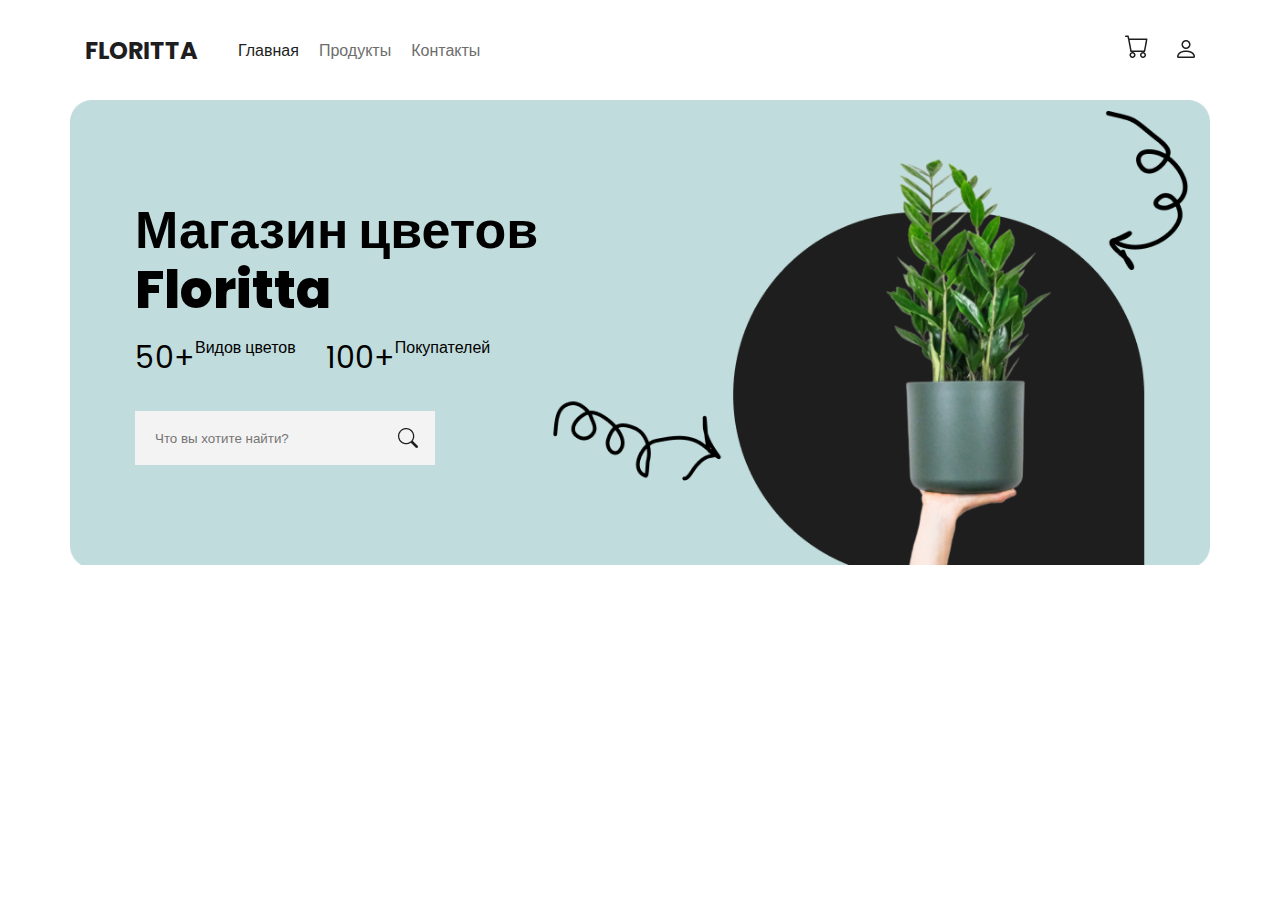
==== index.html @ ba312ef0 "code was written for the navbar and header" ====
<!DOCTYPE html>
<html lang="en">
<head>
    <meta charset="UTF-8">
    <meta name="viewport" content="width=device-width, initial-scale=1.0">
    <title>Floritta Shop</title>
    <link rel="stylesheet" href="./css/style.css">
</head>
<body>
    <nav class="nav">
        <div class="container nav_container">
            <div class="nav_left">
                <a href="#" class="nav_logo">FLORITTA</a>
                <ul class="nav_list">
                    <li class="nav_item">
                        <a href="#" class="nav_link active">Главная</a>
                    </li>
                    <li class="nav_item"><a href="#" class="nav_link">Продукты</a></li>
                    <li class="nav_item"><a href="#" class="nav_link">Контакты</a></li>
                </ul>
            </div>
            <div class="nav_right">
                <a href="#">
                <img src="./images/cart.png" alt="Корзина" class="nav_icon"> </a>
                <a href="#">
                <img src="./images/user.png" alt="Авторизация" class="nav_icon"> </a>
            </div>
        </div>
    </nav>
    <div class="container header_container">
        <div class="header_content">
            <div class="wrapper">
                <h1 class="headet_main_title">Магазин цветов <Br> Floritta</h1>
                <div class="header_items">
                    <div class="header_item"></div>
                        <p class="header_item_number">50+ </p>
                        <p class="header_item_text">Видов цветов</p>
                    <div class="header_item"></div>
                        <p class="header_item_number">100+ </p>
                        <p class="header_item_text">Покупателей</p>
                </div>
                <form action="#" class="header_form">
                    <input type="text" class="header_form_input" placeholder="Что вы хотите найти?">
                    <img src="./images/search.png" alt="" class="header_form_icon">
                </form>
            </div>
            <div class="wrapper"></div>
        </div>
    </div>
</body>
</html>
---- css/style.css ----
@import url("https://fonts.googleapis.com/css2?family=Kanit:wght@200;300;400;500;600;700;800;900&family=Poppins:wght@200;300;400;500;600;700;800&display=swap");

:root {
    --color-primary: #c1dcdc;
    --color-dark-1: #1e1e1e;
    --color-dark-2: #6d6d6d;
    ---font-primary: 'Poppins', sans-serif;
    --font-logo: 'Poppins', sans-serif;

}

* {
    padding: 0px;
    margin: 0px;
    box-sizing: border-box;
}

body {
    font-size: 16px;
    font-family: var(---font-primary);
}

ul {
    list-style: none;
}

a {
    text-decoration: none;
}

.container {
    max-width: 1140px;
    margin: 0 auto;
    padding: 0px 15px;
}

.section {
    padding-top: 100px;
}

/* Панель навигации navbar */
.nav {
    width: 100%;
    height: 100px;
}

.nav_container {
    width: 100%;
    height: 100%;
    display: flex;
    justify-content: space-between;
    align-items: center;   
}

.nav_left {
    display: flex;
    align-items: center;
}

.nav_logo {
    font-size: 24px;
    font-family: var(--font-logo);
    color: var(--color-dark-1);
    font-weight: 700;
}

.nav_list {
    display: flex;
    margin-left: 30px;
}

.nav_items {
    margin: 0px 6px;
}

.nav_link {
    padding: 7px 10px;
    color: var(--color-dark-2);
    font-weight: 500;
}

.active {
    color: var(--color-dark-1);
}

.nav_icon {
    margin: 0px 0px 0px 25px;
}


/* header */
.header_container {
    width: 100%;
    height: 465px;
    background-image: url(../images/bg.png);
    background-size: cover;
}

.header_content {
    width: 100%;
    height: 100%;
    display: grid;
    grid-template-columns: repeat(auto-fit, minmax(300px, 1fr));
    grid-gap: 20px;
    align-items: center;  
    padding: 0px 50px;
}   

.headet_main_title {
    font-size: 52px;
    font-weight: 800;
    line-height: 60px;
}

.header_items {
    margin-top: 15px;
    margin-bottom: 30px;
    display: flex;
}

.header_item:not(:first-child) {
    margin-left: 30px;
}

.header_item_number {
    font-size: 30px;
}

.header_form {
    padding: 10px;
    background-color: #f3f3f3;
    width: 300px;
    display: flex;
    justify-content: space-between;
    align-items: center;
}

.header_form_input {
    padding: 7px 10px;
    width: 250px;
    outline: none;
    border: none;
    background-color: #f3f3f3; 
}

.header_form_icon {
   padding: 7px;
   background-color: var(---font-primary);
   border-radius: 2px; 
}
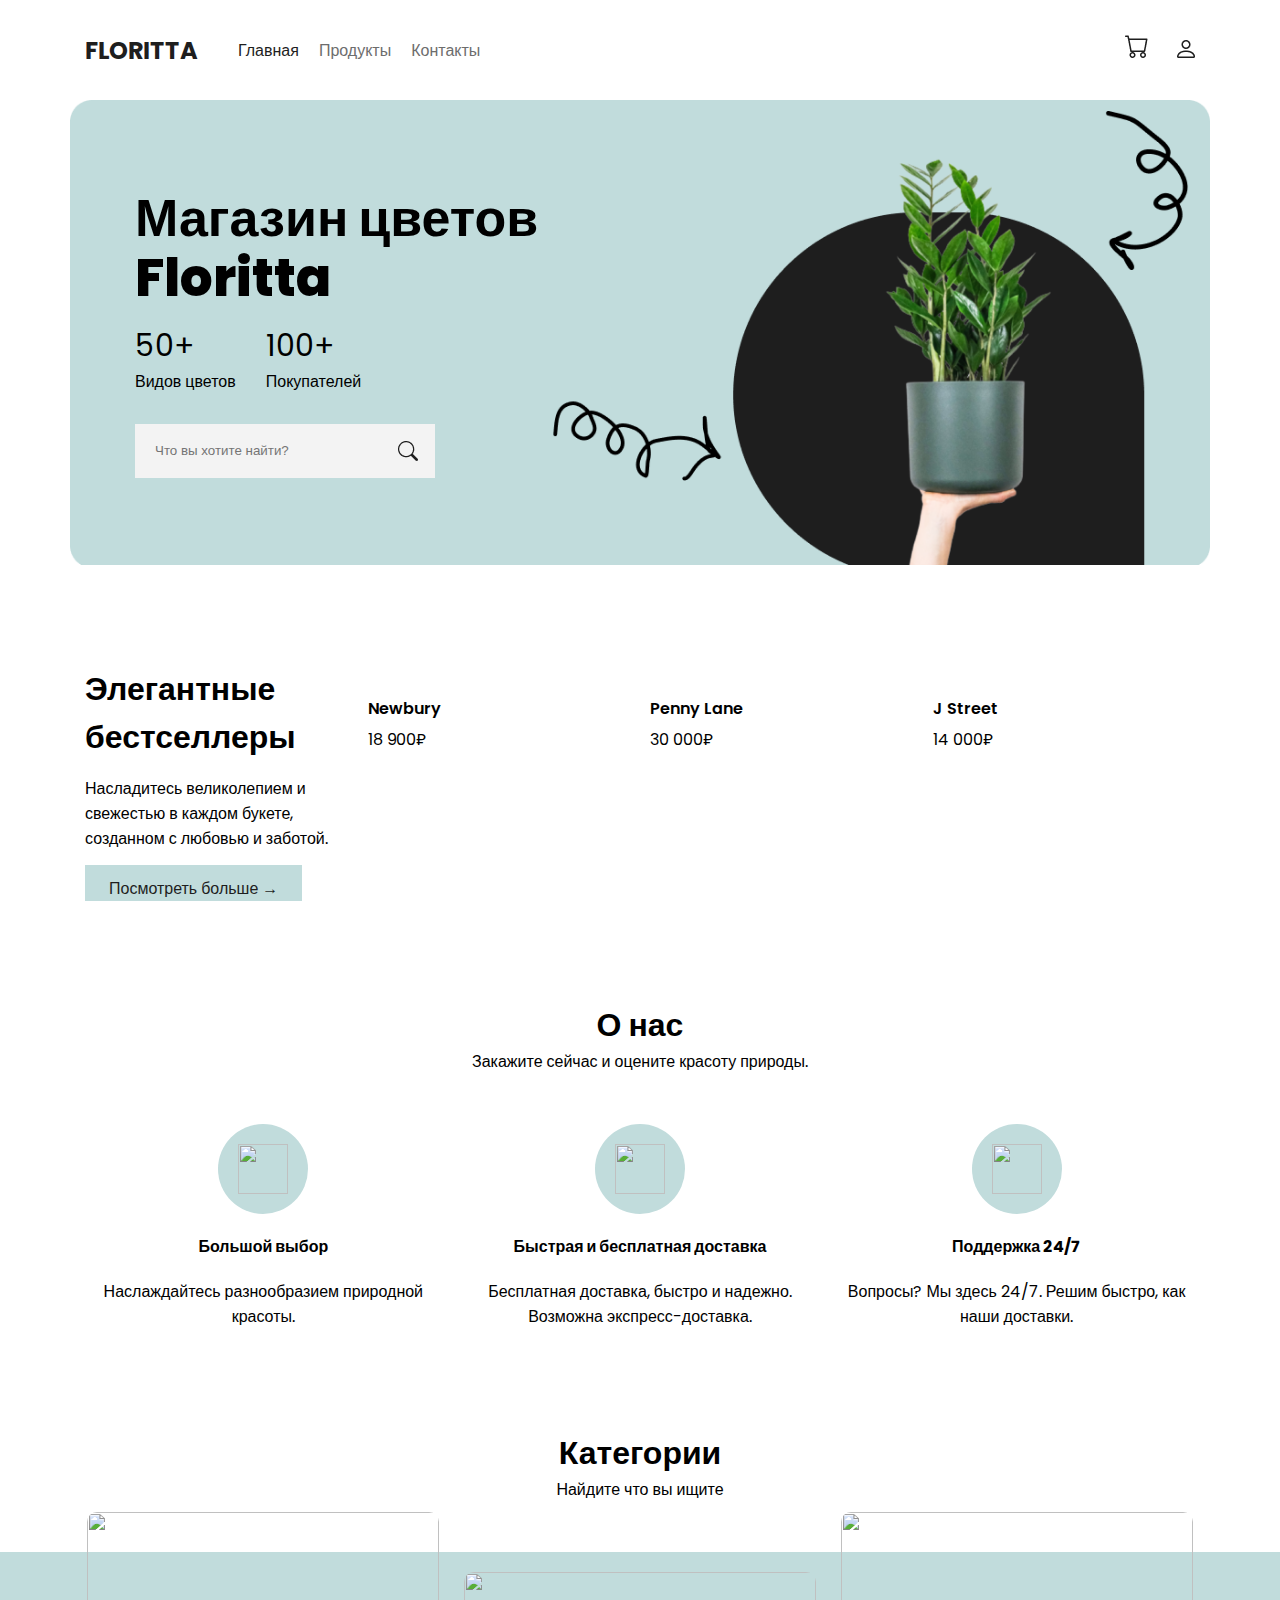
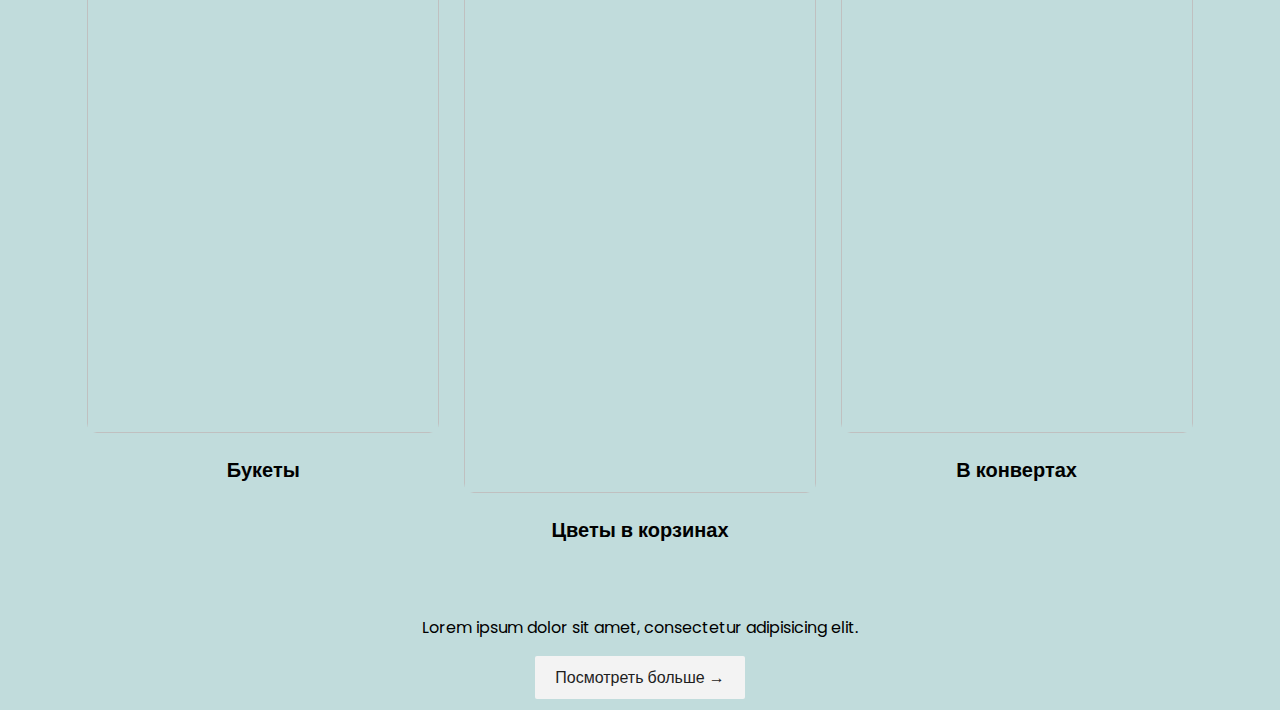
==== commit 53783451: "Test version" ====
--- a/index.html
+++ b/index.html
@@ -32,12 +32,14 @@
             <div class="wrapper">
                 <h1 class="headet_main_title">Магазин цветов <Br> Floritta</h1>
                 <div class="header_items">
-                    <div class="header_item"></div>
+                    <div class="header_item">
                         <p class="header_item_number">50+ </p>
                         <p class="header_item_text">Видов цветов</p>
-                    <div class="header_item"></div>
+                    </div>
+                    <div class="header_item">
                         <p class="header_item_number">100+ </p>
                         <p class="header_item_text">Покупателей</p>
+                    </div>
                 </div>
                 <form action="#" class="header_form">
                     <input type="text" class="header_form_input" placeholder="Что вы хотите найти?">
@@ -47,5 +49,101 @@
             <div class="wrapper"></div>
         </div>
     </div>
+    <section class="section">
+        <div class="container selling_container">
+            <div class="selling_item">
+                <h2 class="selling_h2">Элегантные бестселлеры</h2>
+                <p class="selling_p">Насладитесь великолепием и свежестью в каждом букете, созданном с любовью и заботой.
+                </p>
+                <a href="#" class="selling_button">Посмотреть больше &rarr;</a>
+            </div>
+        <a href="#" class="selling_item_link">
+            <div class="selling_item">
+                <img src="./images/selling-1.jpg" alt="" class="selling_item_img">
+                <p class="selling_item_title">Newbury</p>
+                <p class="selling_item_price">18 900₽</p>
+            </div>
+        </a>    
+        <a href="#" class="selling_item_link">
+            <div class="selling_item">
+                <img src="./images/selling-2.jpg" alt="" class="selling_item_img">
+                <p class="selling_item_title">Penny Lane</p>
+                <p class="selling_item_price">30 000₽</p>
+            </div>
+        </a>
+        <a href="#" class="selling_item_link">
+            <div class="selling_item">
+                <img src="./images/selling-3.jpg" alt="" class="selling_item_img">
+                <p class="selling_item_title">J Street</p>
+                <p class="selling_item_price">14 000₽</p>
+            </div>
+        </a>
+        </div>
+    </section>
+    <section class="section">
+        <div class="container">
+            <div class="section_header">
+                <h2 class="section_h2">О нас</h2>
+                <p class="section_p">Закажите сейчас и оцените красоту природы.</p>
+            </div>
+            <div class="about_container">
+                <div class="about_item">
+                <div class="about_img_box">
+                    <img src="./images/florist.png" alt="" class="about_item_img">
+                </div>
+                <h4 class="about_item_title">Большой выбор</h4>
+                <p class="about_item_text">Наслаждайтесь разнообразием природной красоты.
+                </p>
+                </div>
+                <div class="about_item">
+                <div class="about_img_box">
+                    <img src="./images/delivery.png" alt="" class="about_item_img">
+                </div>
+                <h4 class="about_item_title">Быстрая и бесплатная доставка</h4>
+                <p class="about_item_text">Бесплатная доставка, быстро и надежно. Возможна экспресс-доставка.
+                </p>
+                </div>
+                <div class="about_item">
+                    <div class="about_img_box">
+                    <img src="./images/support.png" alt="" class="about_item_img"> 
+                </div>
+                <h4 class="about_item_title">Поддержка 24/7</h4>
+                <p class="about_item_text">Вопросы? Мы здесь 24/7. Решим быстро, как наши доставки.
+                </p>
+                </div>
+            </div>
+        </div>
+    </section>
+
+    <section class="section">
+        <div class="container">
+            <div class="section_header">
+                <h2 class="section_h2">Категории</h2>
+                <p class="section_p">Найдите что вы ищите</p>
+            </div>
+        </div>
+        <div class="categories">
+            <div class="container cat_container">
+                <div class="category">
+                    <img src="./images/category-1.jpg" alt="" class="category_img">
+                    <p class="category_title">Букеты</p>
+                </div>
+                <div class="category category_center">
+                    <img src="./images/category-2.jpg" alt="" class="category_img">
+                    <p class="category_title">Цветы в корзинах</p>
+                </div>
+                <div class="category">
+                    <img src="./images/category-3.jpg" alt="" class="category_img">
+                    <p class="category_title">В конвертах   </p>
+                </div>
+            </div>
+            <div class="container categories_bottom">
+                <p class="categories_p">Lorem ipsum dolor sit amet, consectetur adipisicing elit.
+                </p>
+                <a href="#" class="categories_btn">Посмотреть больше &rarr;</a>
+            </div>
+        </div>
+    </section>
+
 </body>
 </html>--- a/css/style.css
+++ b/css/style.css
@@ -62,6 +62,7 @@
     font-family: var(--font-logo);
     color: var(--color-dark-1);
     font-weight: 700;
+    transition: color 0.3s ease;
 }
 
 .nav_list {
@@ -77,6 +78,7 @@
     padding: 7px 10px;
     color: var(--color-dark-2);
     font-weight: 500;
+    transition: color 0.3s ease;
 }
 
 .active {
@@ -85,6 +87,12 @@
 
 .nav_icon {
     margin: 0px 0px 0px 25px;
+}
+
+/* Анимация при наведении на ссылки и логотип */
+.nav_link:hover,
+.nav_logo:hover {
+    color: var(--color-primary);
 }
 
 
@@ -147,4 +155,153 @@
    padding: 7px;
    background-color: var(---font-primary);
    border-radius: 2px; 
-}
+   cursor: pointer;
+}
+
+/* selling section  */
+.selling_container {
+    width: 100%;
+    display: grid;
+    grid-template-columns: repeat(auto-fit, minmax(170px, 1fr));
+    grid-gap: 20px;
+}
+
+.selling_h2 {
+    font-size: 32px;
+}
+
+.selling_p {
+    margin-top: 15px;
+    margin-bottom: 25px;
+}
+
+.selling_button {
+    padding: 12px 24px;
+    background-color:var(--color-primary);
+    color: var(--color-dark-1);
+}
+
+.selling_item {
+    position: relative;
+    overflow: hidden;
+}   
+
+.selling_item_img {
+    width: 100%;
+    transition: transform 0.3s ease-in-out;
+}
+
+.selling_item:hover .selling_item_img {
+    transform: scale(1.1);
+}
+
+.selling_item_link {
+    text-decoration: none;
+    color: inherit;
+}
+
+.selling_item_title {
+    margin: 6px 0px;
+    font-weight: 600;
+    transition: opacity 0.3s ease-in-out; /* Плавная анимация для подписи */
+    opacity: 1; /* Исходная непрозрачность */
+}
+
+.selling_item_link:hover .selling_item_title {
+    opacity: 0.8; /* Прозрачность при наведении */
+}
+
+/* section header */
+.section_header {
+    text-align: center;
+    margin-bottom: 50px;
+}
+
+.section_h2 {
+    font-size: 32px;
+}
+
+.about_container {
+    width: 100%;
+    display: grid;
+    grid-template-columns: repeat(auto-fit, minmax(220px, 1fr));
+    grid-gap: 20px;
+}
+
+.about_item { 
+    text-align: center;
+}
+
+.about_img_box {
+    width: 90px;
+    height: 90px;
+    background-color: var(--color-primary);
+    margin: 0 auto;
+    display: flex;
+    align-items: center;
+    justify-content: center;
+    border-radius: 100px;
+}
+
+.about_item_img {
+    width: 50px;  
+    height: 50px;  
+    color: var(--color-primary)
+}
+
+.about_item_title {
+    margin: 20px 0px;   
+}
+
+/* categories */
+.categories {
+    margin-top: 40px;
+    width: 100%;
+    background-color: var(--color-primary);
+}
+
+.cat_container {
+    position: relative;
+    top: -40px;
+    margin: 0 auto;
+    display: grid;
+    grid-template-columns: repeat(auto-fit, minmax(220px, 1fr));
+    grid-gap: 20px;
+}
+
+.category_img {
+    width: 352px;
+    height: 521px;
+    border-radius: 10px;
+}
+  
+.category_center {
+    margin-top: 60px;
+}
+
+.category {
+    text-align: center;
+}
+  
+.category_title {
+    margin-top: 15px;
+    font-size: 20px;
+    font-weight: 600;
+}
+
+.categories_bottom {
+    padding: 20px 0px;
+    text-align: center;
+}
+
+.categories_p {
+    margin-top: 10px;
+    margin-bottom: 25px;
+}
+
+.categories_btn {
+    padding: 10px 20px;
+    background-color: #f3f3f3;
+    color: var(--color-dark-1);
+    border-radius: 2px;
+}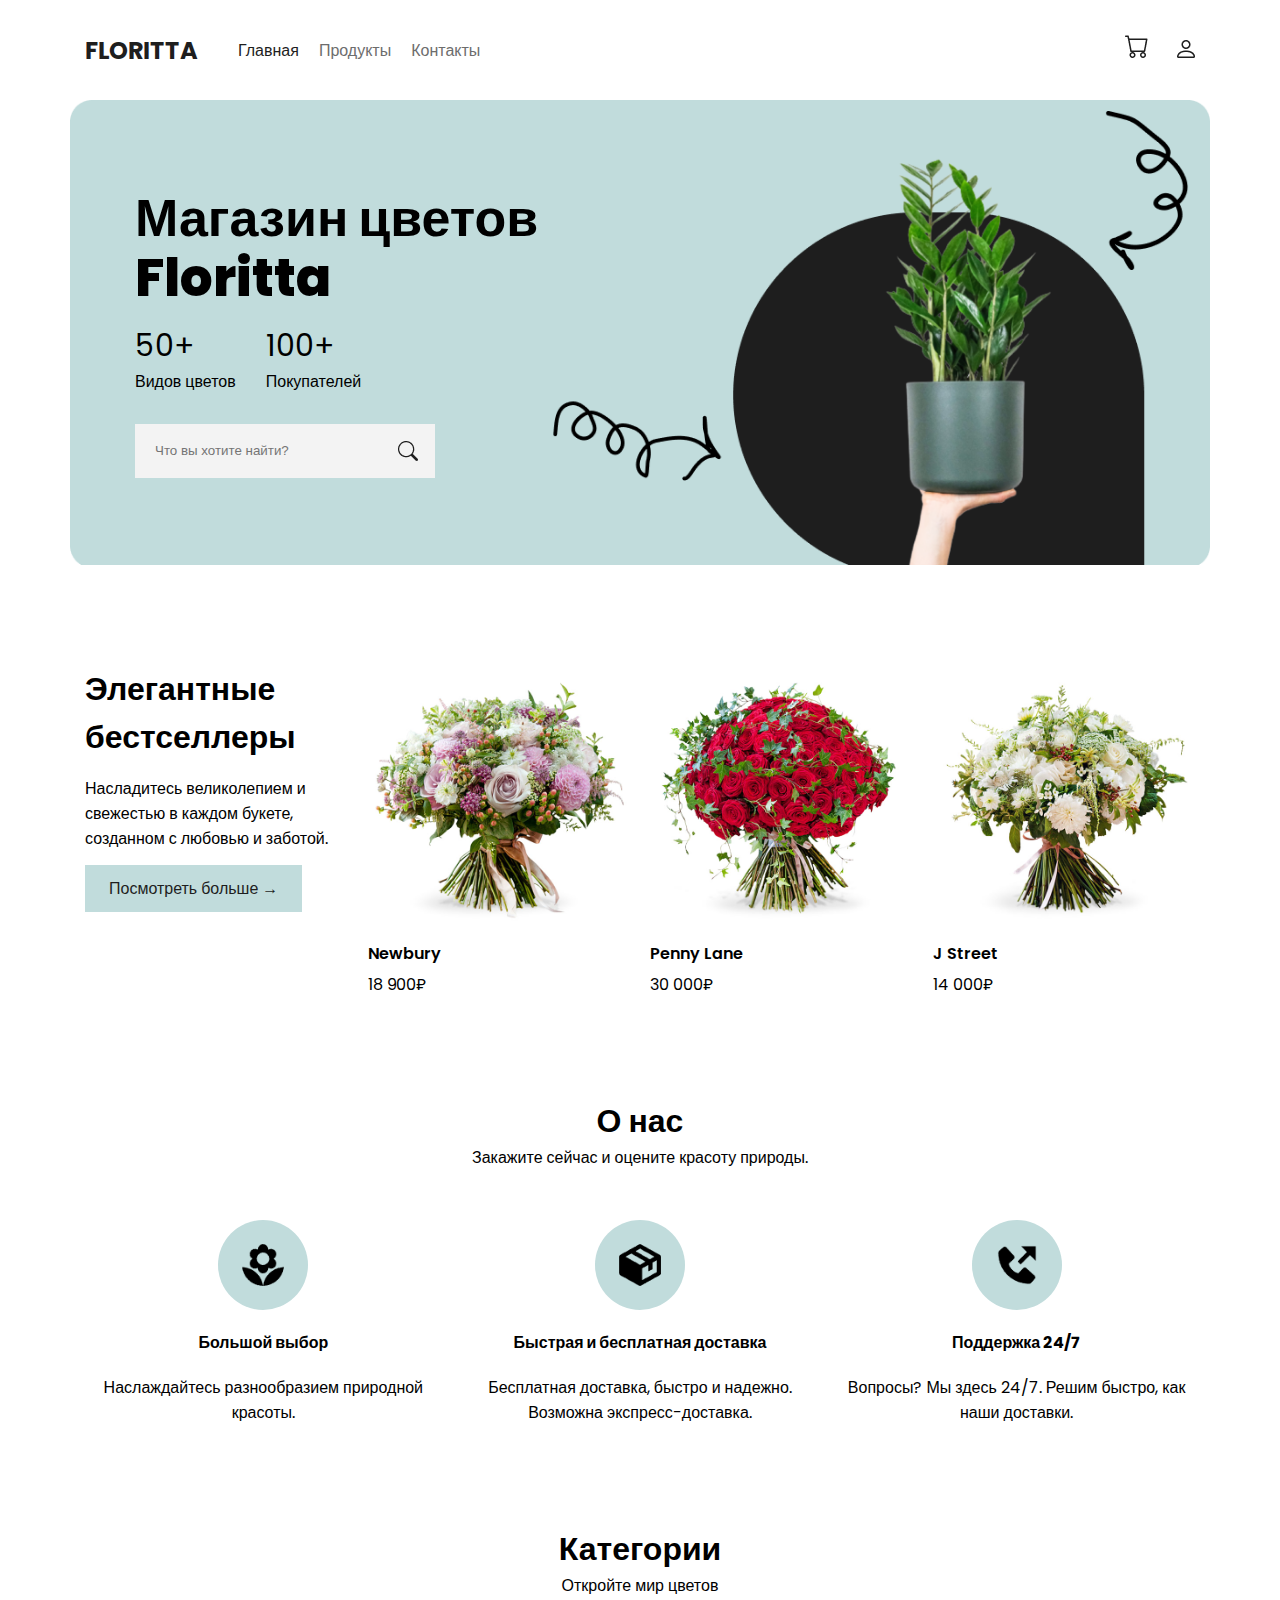
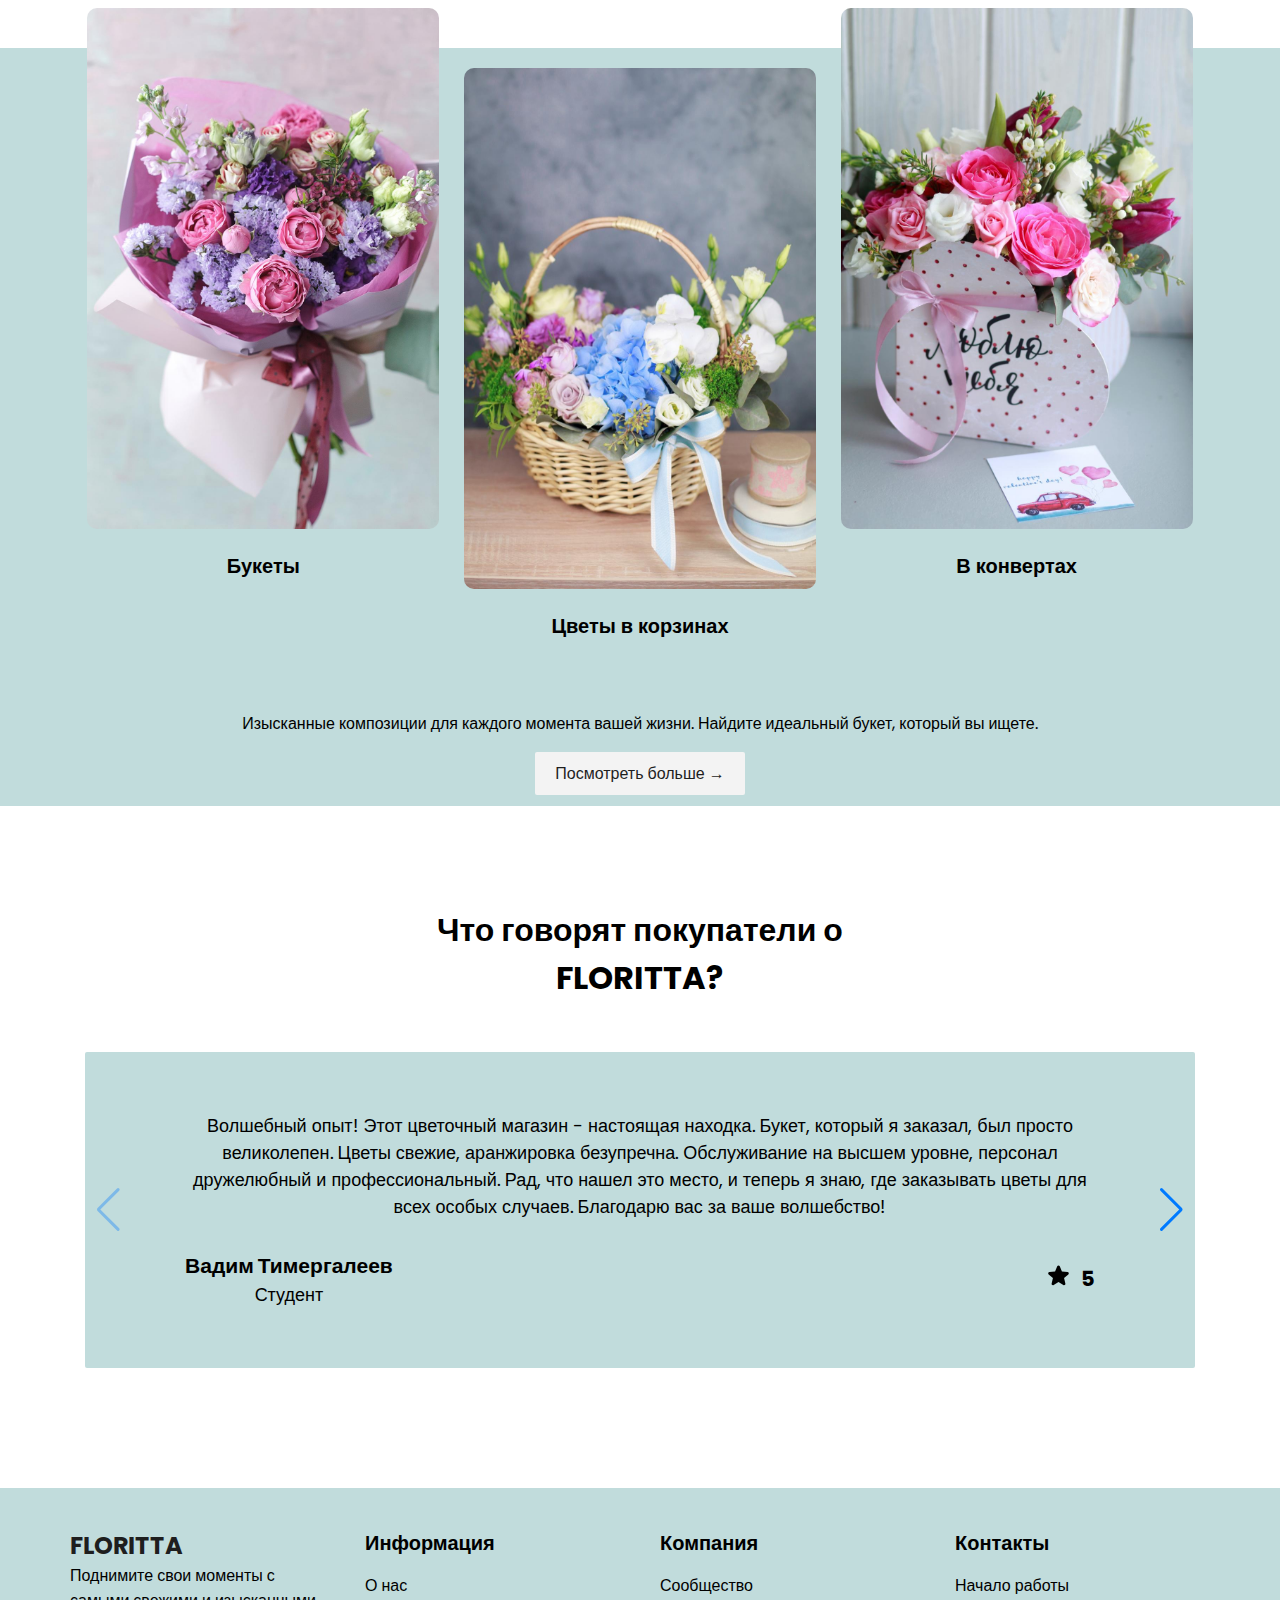
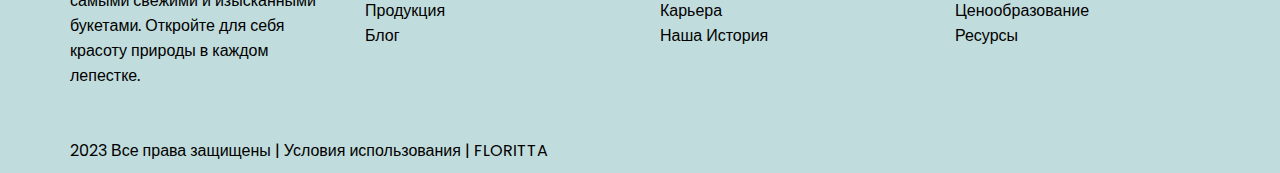
==== commit 06ffbc1f: "Reviews were added and the site footer was completed." ====
--- a/index.html
+++ b/index.html
@@ -4,6 +4,12 @@
     <meta charset="UTF-8">
     <meta name="viewport" content="width=device-width, initial-scale=1.0">
     <title>Floritta Shop</title>
+    <link rel="icon" href="./images/logo.png" type="image/x-icon">
+    <link rel="shortcut icon" href="./images/logo.png" type="image/x-icon">
+
+    <!-- Link Swiper's CSS -->
+    <link rel="stylesheet" href="https://cdn.jsdelivr.net/npm/swiper@11/swiper-bundle.min.css" />
+
     <link rel="stylesheet" href="./css/style.css">
 </head>
 <body>
@@ -119,31 +125,194 @@
         <div class="container">
             <div class="section_header">
                 <h2 class="section_h2">Категории</h2>
-                <p class="section_p">Найдите что вы ищите</p>
+                <p class="section_p">Откройте мир цветов</p>
             </div>
         </div>
         <div class="categories">
             <div class="container cat_container">
+            <a href="#">
                 <div class="category">
                     <img src="./images/category-1.jpg" alt="" class="category_img">
                     <p class="category_title">Букеты</p>
                 </div>
+                </a>
+                <a href="#">
                 <div class="category category_center">
                     <img src="./images/category-2.jpg" alt="" class="category_img">
                     <p class="category_title">Цветы в корзинах</p>
                 </div>
+                </a>
+                <a href="#">
                 <div class="category">
                     <img src="./images/category-3.jpg" alt="" class="category_img">
                     <p class="category_title">В конвертах   </p>
                 </div>
+                </a>
             </div>
             <div class="container categories_bottom">
-                <p class="categories_p">Lorem ipsum dolor sit amet, consectetur adipisicing elit.
+                <p class="categories_p">Изысканные композиции для каждого момента вашей жизни. Найдите идеальный букет, который вы ищете.
                 </p>
                 <a href="#" class="categories_btn">Посмотреть больше &rarr;</a>
             </div>
         </div>
     </section>
 
+    <section class="section">
+        <div class="container">
+            <div class="section_header">
+                <h2 class="section_h2">Что говорят покупатели о <br /> FLORITTA?</h2>
+            </div>
+            <div class="reviews">
+                <div class="swiper mySwiper">
+                  <div class="swiper-wrapper">
+                    <div class="swiper-slide">
+                      <div class="review">
+                        <p class="review_text">
+                            Волшебный опыт! Этот цветочный магазин - настоящая находка. 
+                            Букет, который я заказал, был просто великолепен. 
+                            Цветы свежие, аранжировка безупречна. Обслуживание на высшем уровне, персонал дружелюбный и профессиональный. 
+                            Рад, что нашел это место, и теперь я знаю, где заказывать цветы для всех особых случаев. Благодарю вас за ваше волшебство!
+                        </p>
+                        <div class="review_footer">
+                          <div class="review_user">
+                            <h3 class="review_user_name">Вадим Тимергалеев</h3>
+                            <p class="review_user_designation">Студент</p>
+                          </div>
+                          <h3 class="review_rating">
+                            <svg
+                              xmlns="http://www.w3.org/2000/svg"
+                              viewBox="0 0 24 24"
+                              fill="currentColor"
+                              class="w-6 h-6">
+                              <path
+                                fill-rule="evenodd"
+                                d="M10.788 3.21c.448-1.077 1.976-1.077 2.424 0l2.082 5.007 5.404.433c1.164.093 1.636 1.545.749 2.305l-4.117 3.527 1.257 5.273c.271 1.136-.964 2.033-1.96 1.425L12 18.354 7.373 21.18c-.996.608-2.231-.29-1.96-1.425l1.257-5.273-4.117-3.527c-.887-.76-.415-2.212.749-2.305l5.404-.433 2.082-5.006z"
+                                clip-rule="evenodd" />
+                            </svg>
+                            <span>5</span>
+                          </h3>
+                        </div>
+                      </div>
+                    </div>
+                    <div class="swiper-slide">
+                      <div class="review">
+                        <p class="review_text">
+                            Хороший выбор, но есть небольшие недочеты. Заказывал цветы для свадьбы, и хотя букет был красивым, заметил несколько увядших лепестков.
+                            Доставка была вовремя, и обслуживание было дружелюбным. В целом, я доволен, но уверен, что могло бы быть еще лучше. Надеюсь, магазин учтет это в будущем. 
+                            <br>
+                            <br>
+                        </p>
+                        <div class="review_footer">
+                          <div class="review_user">
+                            <h3 class="review_user_name">Андрей Ледовский</h3>
+                            <p class="review_user_designation">Конферансье</p>
+                          </div>
+                          <h3 class="review_rating">
+                            <svg
+                              xmlns="http://www.w3.org/2000/svg"
+                              viewBox="0 0 24 24"
+                              fill="currentColor"
+                              class="w-6 h-6">
+                              <path
+                                fill-rule="evenodd"
+                                d="M10.788 3.21c.448-1.077 1.976-1.077 2.424 0l2.082 5.007 5.404.433c1.164.093 1.636 1.545.749 2.305l-4.117 3.527 1.257 5.273c.271 1.136-.964 2.033-1.96 1.425L12 18.354 7.373 21.18c-.996.608-2.231-.29-1.96-1.425l1.257-5.273-4.117-3.527c-.887-.76-.415-2.212.749-2.305l5.404-.433 2.082-5.006z"
+                                clip-rule="evenodd" />
+                            </svg>
+                            <span>4</span>
+                          </h3>
+                        </div>
+                      </div>
+                    </div>
+                    <div class="swiper-slide">
+                      <div class="review">
+                        <p class="review_text">
+                            Когда я получил букет от этого магазина, я почувствовал себя как герой романтической комедии! Цветы были упакованы так, будто они сами хотели завести свой Instagram аккаунт. 
+                            При доставке курьер был настолько шармантлив, что я почти предложил ему свою руку. В итоге, цветы принесли радость и смех. 
+                            Если вы ищете не только красоту, но и приключение, этот магазин - ваш выбор!
+                        </p>
+                        <div class="review_footer">
+                          <div class="review_user">
+                            <h3 class="review_user_name">Игорь Мироненко</h3>
+                            <p class="review_user_designation">Актер</p>
+                          </div>
+                          <h3 class="review_rating">
+                            <svg
+                              xmlns="http://www.w3.org/2000/svg"
+                              viewBox="0 0 24 24"
+                              fill="currentColor"
+                              class="w-6 h-6">
+                              <path
+                                fill-rule="evenodd"
+                                d="M10.788 3.21c.448-1.077 1.976-1.077 2.424 0l2.082 5.007 5.404.433c1.164.093 1.636 1.545.749 2.305l-4.117 3.527 1.257 5.273c.271 1.136-.964 2.033-1.96 1.425L12 18.354 7.373 21.18c-.996.608-2.231-.29-1.96-1.425l1.257-5.273-4.117-3.527c-.887-.76-.415-2.212.749-2.305l5.404-.433 2.082-5.006z"
+                                clip-rule="evenodd" />
+                            </svg>
+                            <span>5+</span>
+                          </h3>
+                        </div>
+                      </div>
+                    </div>
+                  </div>
+                  <div class="swiper-button-next"></div>
+                  <div class="swiper-button-prev"></div>
+                </div>
+              </div>
+            </div>
+          </section>
+
+          <footer class="footer">
+            <div class="container footer_container">
+              <div class="footer_item">
+                <h2 class="nav_logo">FLORITTA</h2>
+                <p class="footer_p">
+                  Поднимите свои моменты с самыми свежими и изысканными букетами. Откройте для себя красоту природы в каждом лепестке.
+                </p>
+              </div>
+              <div class="footer_item">
+                <div class="footer_item_title">Информация</div>
+                <ul class="footer_list">
+                  <li class="footer_list_item">О нас</li>
+                  <li class="footer_list_item">Продукция</li>
+                  <li class="footer_list_item">Блог</li>
+                </ul>
+              </div>
+              <div class="footer_item">
+                <div class="footer_item_title">Компания</div>
+                <ul class="footer_list">
+                  <li class="footer_list_item">Сообщество</li>
+                  <li class="footer_list_item">Карьера</li>
+                  <li class="footer_list_item">Наша История</li>
+                </ul>
+              </div>
+              <div class="footer_item">
+                <div class="footer_item_title">Контакты</div>
+                <ul class="footer_list">
+                  <li class="footer_list_item">Начало работы</li>
+                  <li class="footer_list_item">Ценообразование</li>
+                  <li class="footer_list_item">Ресурсы</li>
+                </ul>
+              </div>
+            </div>
+            <div class="container footer_copy">
+              <p>2023 Все права защищены | Условия использования | FLORITTA</p>
+            </div>
+          </footer>
+          
+
+  <!-- Swiper JS -->
+  <script src="https://cdn.jsdelivr.net/npm/swiper@11/swiper-bundle.min.js"></script>
+
+  <!-- Initialize Swiper -->
+  <script>
+    var swiper = new Swiper(".mySwiper", {
+      pagination: {
+        el: ".swiper-pagination",
+        type: "progressbar",
+      },
+      navigation: {
+        nextEl: ".swiper-button-next",
+        prevEl: ".swiper-button-prev",
+      },
+    });
+  </script>
 </body>
 </html>--- a/css/style.css
+++ b/css/style.css
@@ -266,7 +266,7 @@
     margin: 0 auto;
     display: grid;
     grid-template-columns: repeat(auto-fit, minmax(220px, 1fr));
-    grid-gap: 20px;
+    grid-gap: 20px; 
 }
 
 .category_img {
@@ -304,4 +304,80 @@
     background-color: #f3f3f3;
     color: var(--color-dark-1);
     border-radius: 2px;
-}+}
+
+.category_title {       
+    color: black; 
+    transition: color 0.3s ease-in-out;
+    opacity: 1;
+}
+
+.category_title:hover {
+    color: #6d6d6d; 
+    opacity: 0.8;
+}
+
+/* Отзывы */
+.review {
+    background-color: var(--color-primary);
+    border-radius: 2px;
+    padding: 60px 100px;
+}
+
+.review_text {
+    margin-bottom: 30px;
+}
+
+.review_footer {
+    width: 100%;
+    display: flex;
+    justify-content: space-between;
+    align-items: center;
+}
+
+.review_rating {
+    display: flex;
+}
+
+.review_rating > svg {
+    width: 25px;
+    height: 25px;
+    margin-right: 10px;
+}
+
+
+.swiper {
+    width: 100%;
+    height: 100%;
+}
+
+.swiper-slide {
+    text-align: center;
+    font-size: 18px;
+    background: #fff;
+    display: flex;
+    justify-content: center;
+    align-items: center;
+}
+
+/* footer */
+.footer {
+    margin-top: 120px;
+    background-color: var(--color-primary);
+  }
+  .footer_container {
+    padding: 40px 0px;
+    width: 100%;
+    display: grid;
+    grid-template-columns: repeat(auto-fit, minmax(180px, 1fr));
+    grid-gap: 40px;
+  }
+  .footer_item_title {
+    font-size: 20px;
+    font-weight: 600;
+    margin-bottom: 15px;
+  }
+  .footer_copy {
+    padding: 10px 0px;
+  }
+  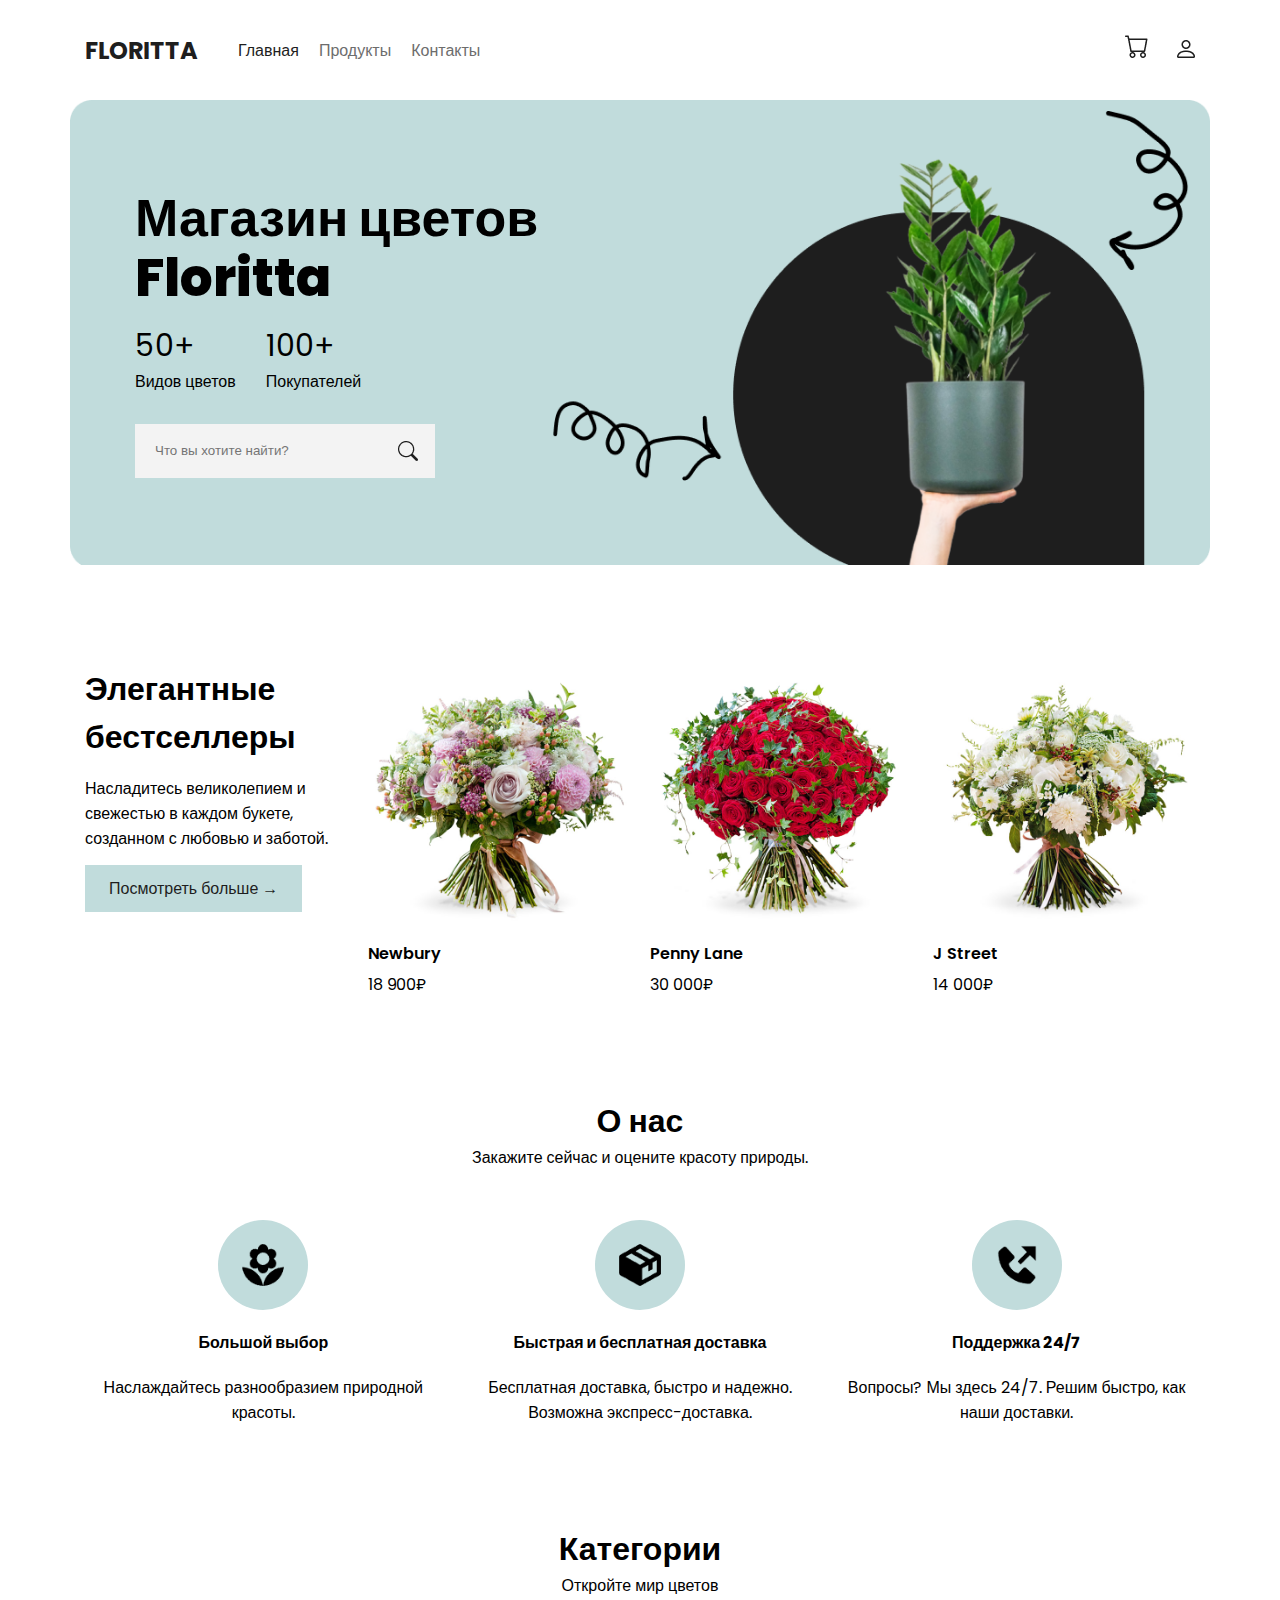
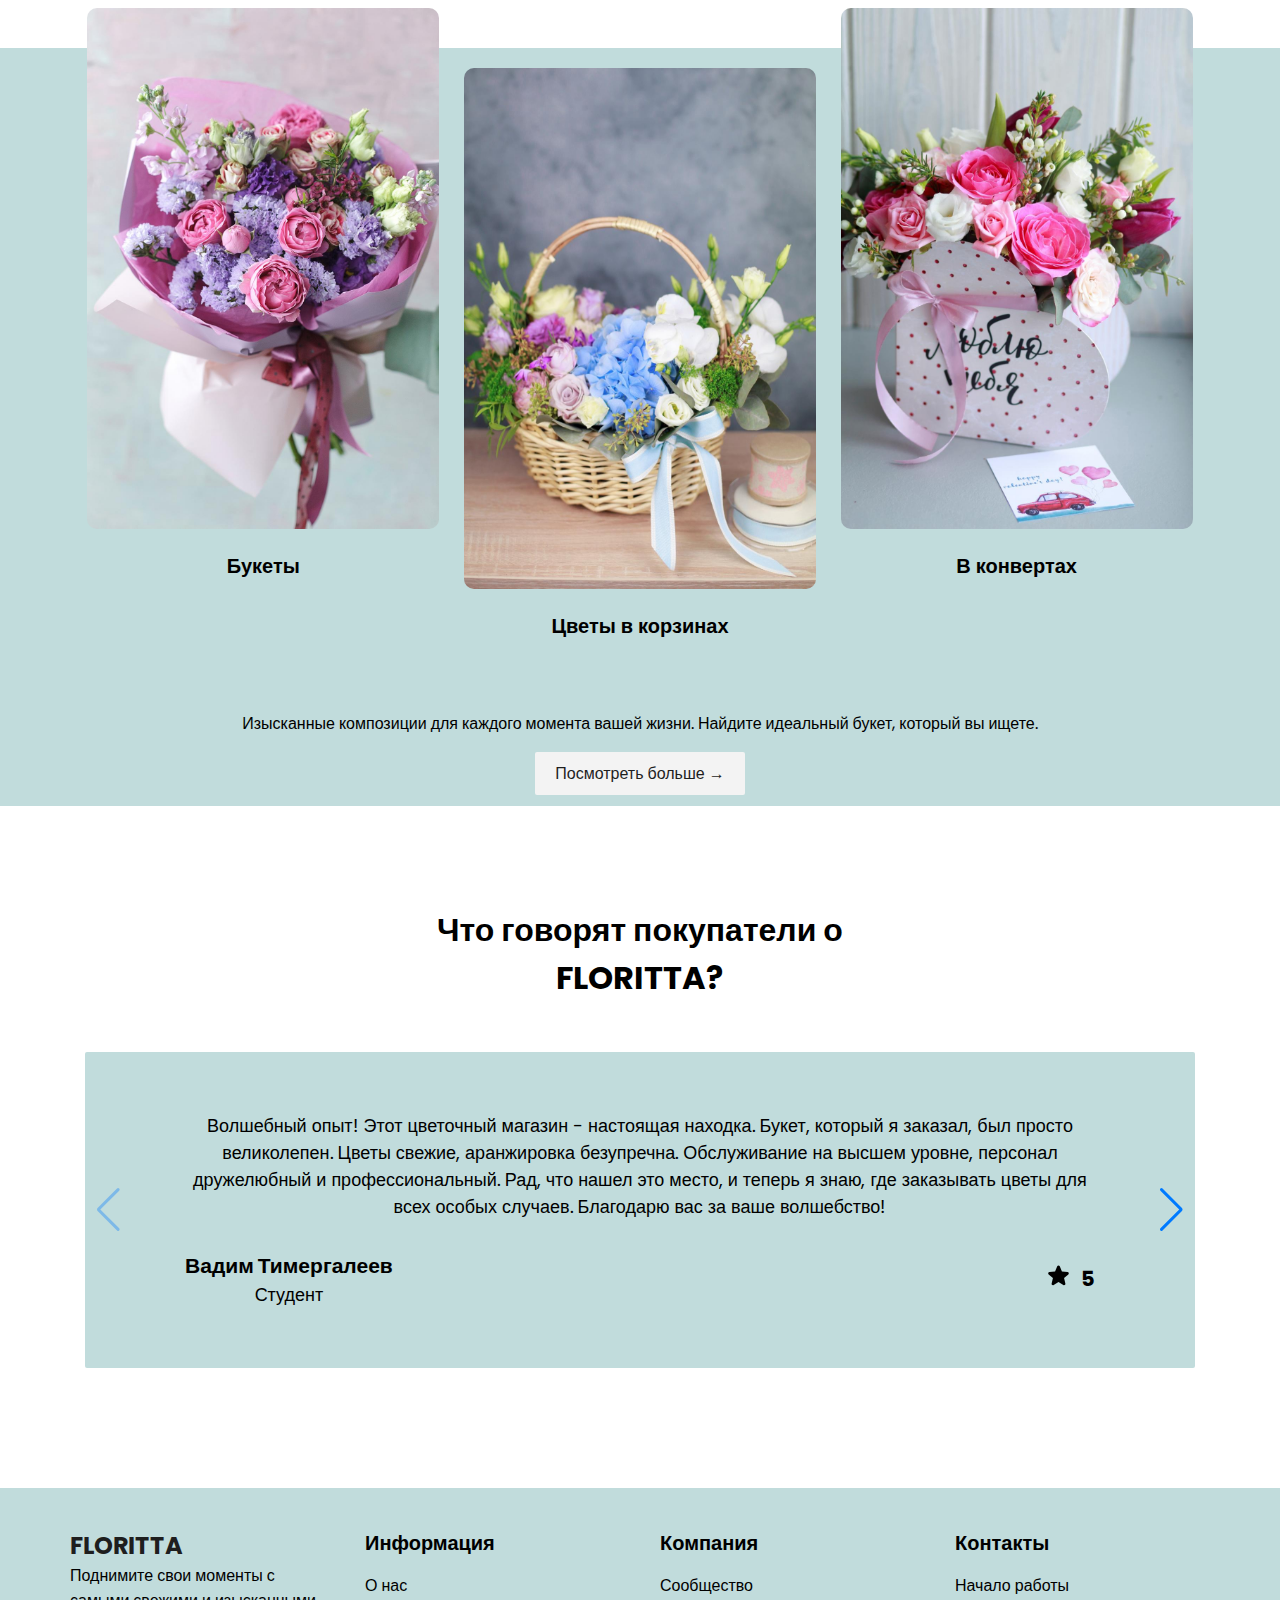
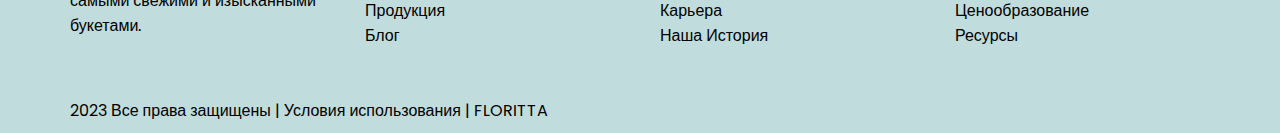
==== commit 07e11f51: "commit" ====
--- a/index.html
+++ b/index.html
@@ -264,7 +264,7 @@
               <div class="footer_item">
                 <h2 class="nav_logo">FLORITTA</h2>
                 <p class="footer_p">
-                  Поднимите свои моменты с самыми свежими и изысканными букетами. Откройте для себя красоту природы в каждом лепестке.
+                  Поднимите свои моменты с самыми свежими и изысканными букетами.
                 </p>
               </div>
               <div class="footer_item">
--- a/css/style.css
+++ b/css/style.css
@@ -4,7 +4,7 @@
     --color-primary: #c1dcdc;
     --color-dark-1: #1e1e1e;
     --color-dark-2: #6d6d6d;
-    ---font-primary: 'Poppins', sans-serif;
+    --font-primary: 'Poppins', sans-serif;
     --font-logo: 'Poppins', sans-serif;
 
 }
@@ -17,7 +17,7 @@
 
 body {
     font-size: 16px;
-    font-family: var(---font-primary);
+    font-family: var(--font-primary);
 }
 
 ul {
@@ -153,7 +153,7 @@
 
 .header_form_icon {
    padding: 7px;
-   background-color: var(---font-primary);
+   background-color: var(--font-primary);
    border-radius: 2px; 
    cursor: pointer;
 }
@@ -360,11 +360,13 @@
     align-items: center;
 }
 
-/* footer */
+/* Подвал сайта */
+
 .footer {
     margin-top: 120px;
     background-color: var(--color-primary);
   }
+
   .footer_container {
     padding: 40px 0px;
     width: 100%;
@@ -372,12 +374,34 @@
     grid-template-columns: repeat(auto-fit, minmax(180px, 1fr));
     grid-gap: 40px;
   }
+
   .footer_item_title {
     font-size: 20px;
     font-weight: 600;
     margin-bottom: 15px;
   }
+
   .footer_copy {
     padding: 10px 0px;
   }
-  +  
+  /* Медиа-запросы для адаптации на маленьких экранах */
+@media screen and (max-width: 767px) {
+    .selling_container {
+        grid-template-columns: 1fr;
+    }
+}
+
+/* Медиа-запросы для адаптации на планшетах */
+@media screen and (min-width: 768px) and (max-width: 1023px) {
+    .selling_container {
+        grid-template-columns: repeat(auto-fit, minmax(150px, 1fr));
+    }
+}
+
+/* Медиа-запросы для адаптации на больших экранах */
+@media screen and (min-width: 1024px) {
+    .selling_container {
+        grid-template-columns: repeat(auto-fit, minmax(200px, 1fr));
+    }
+}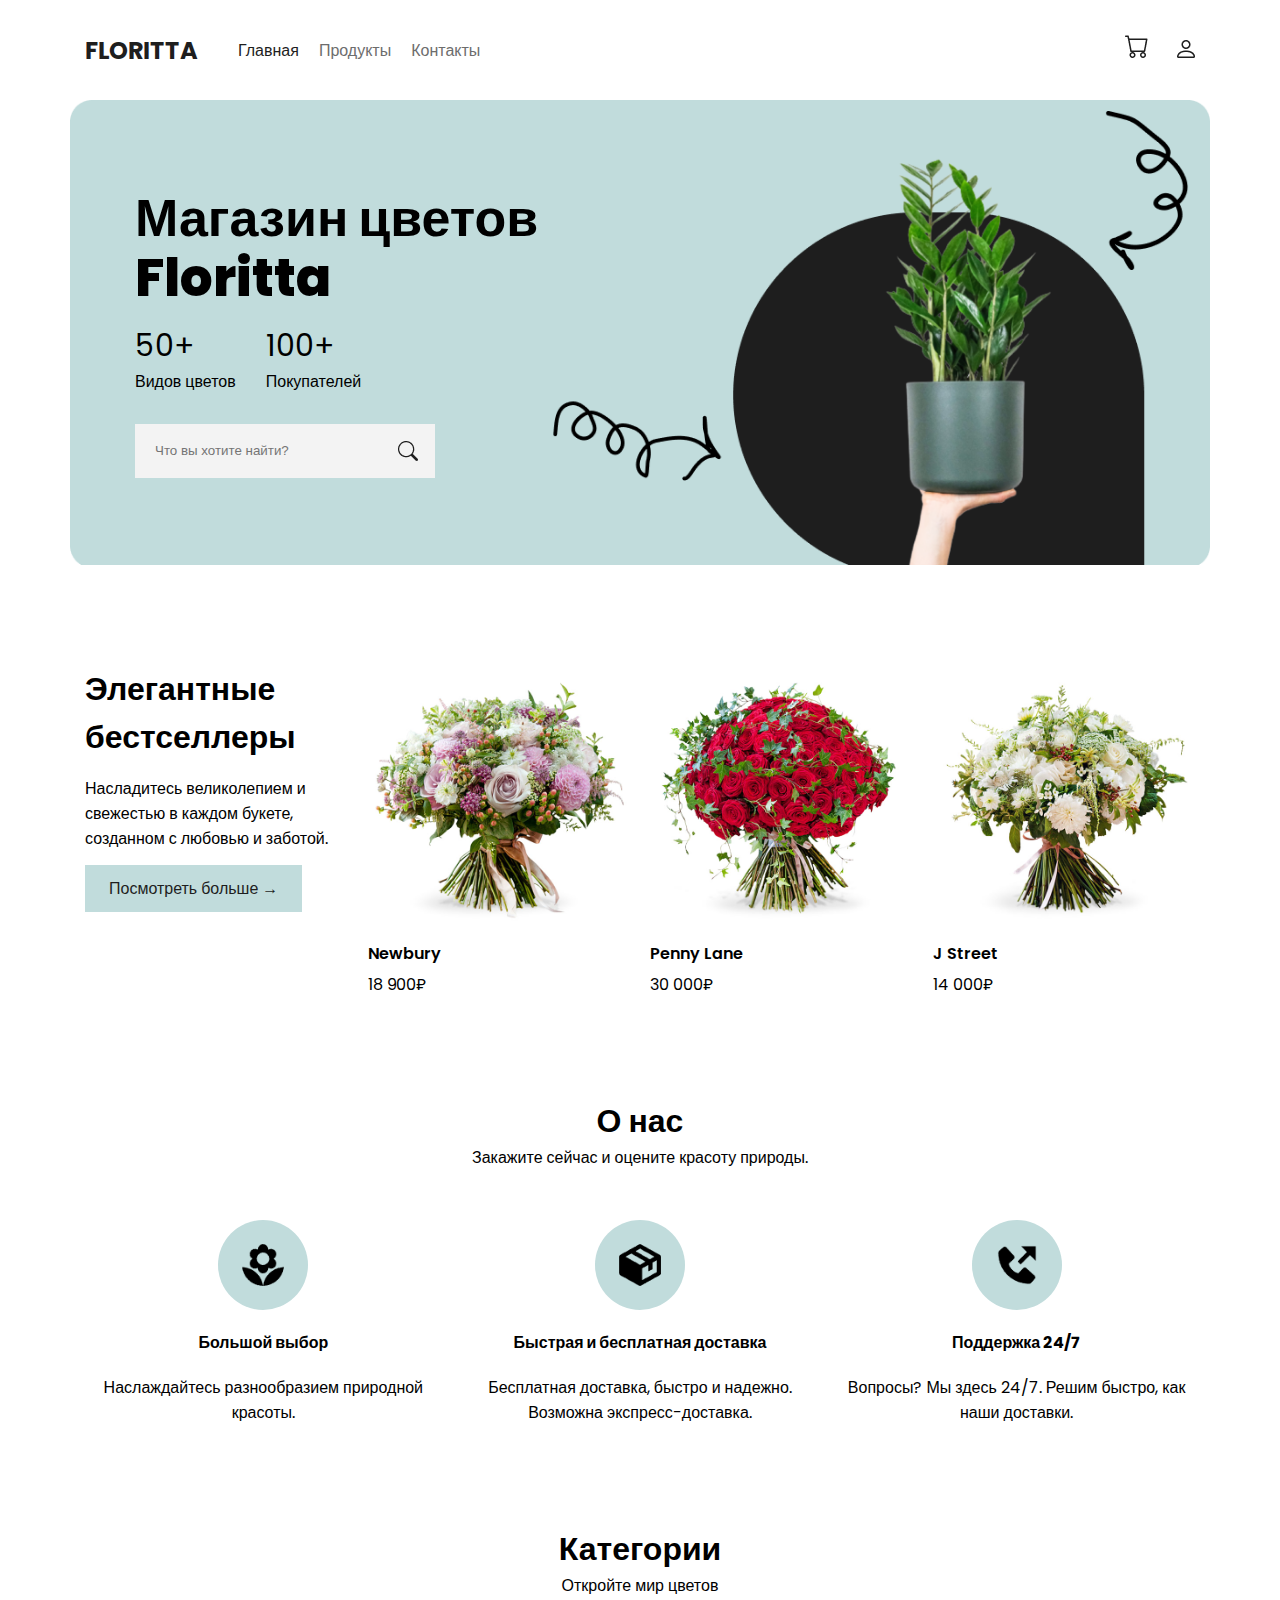
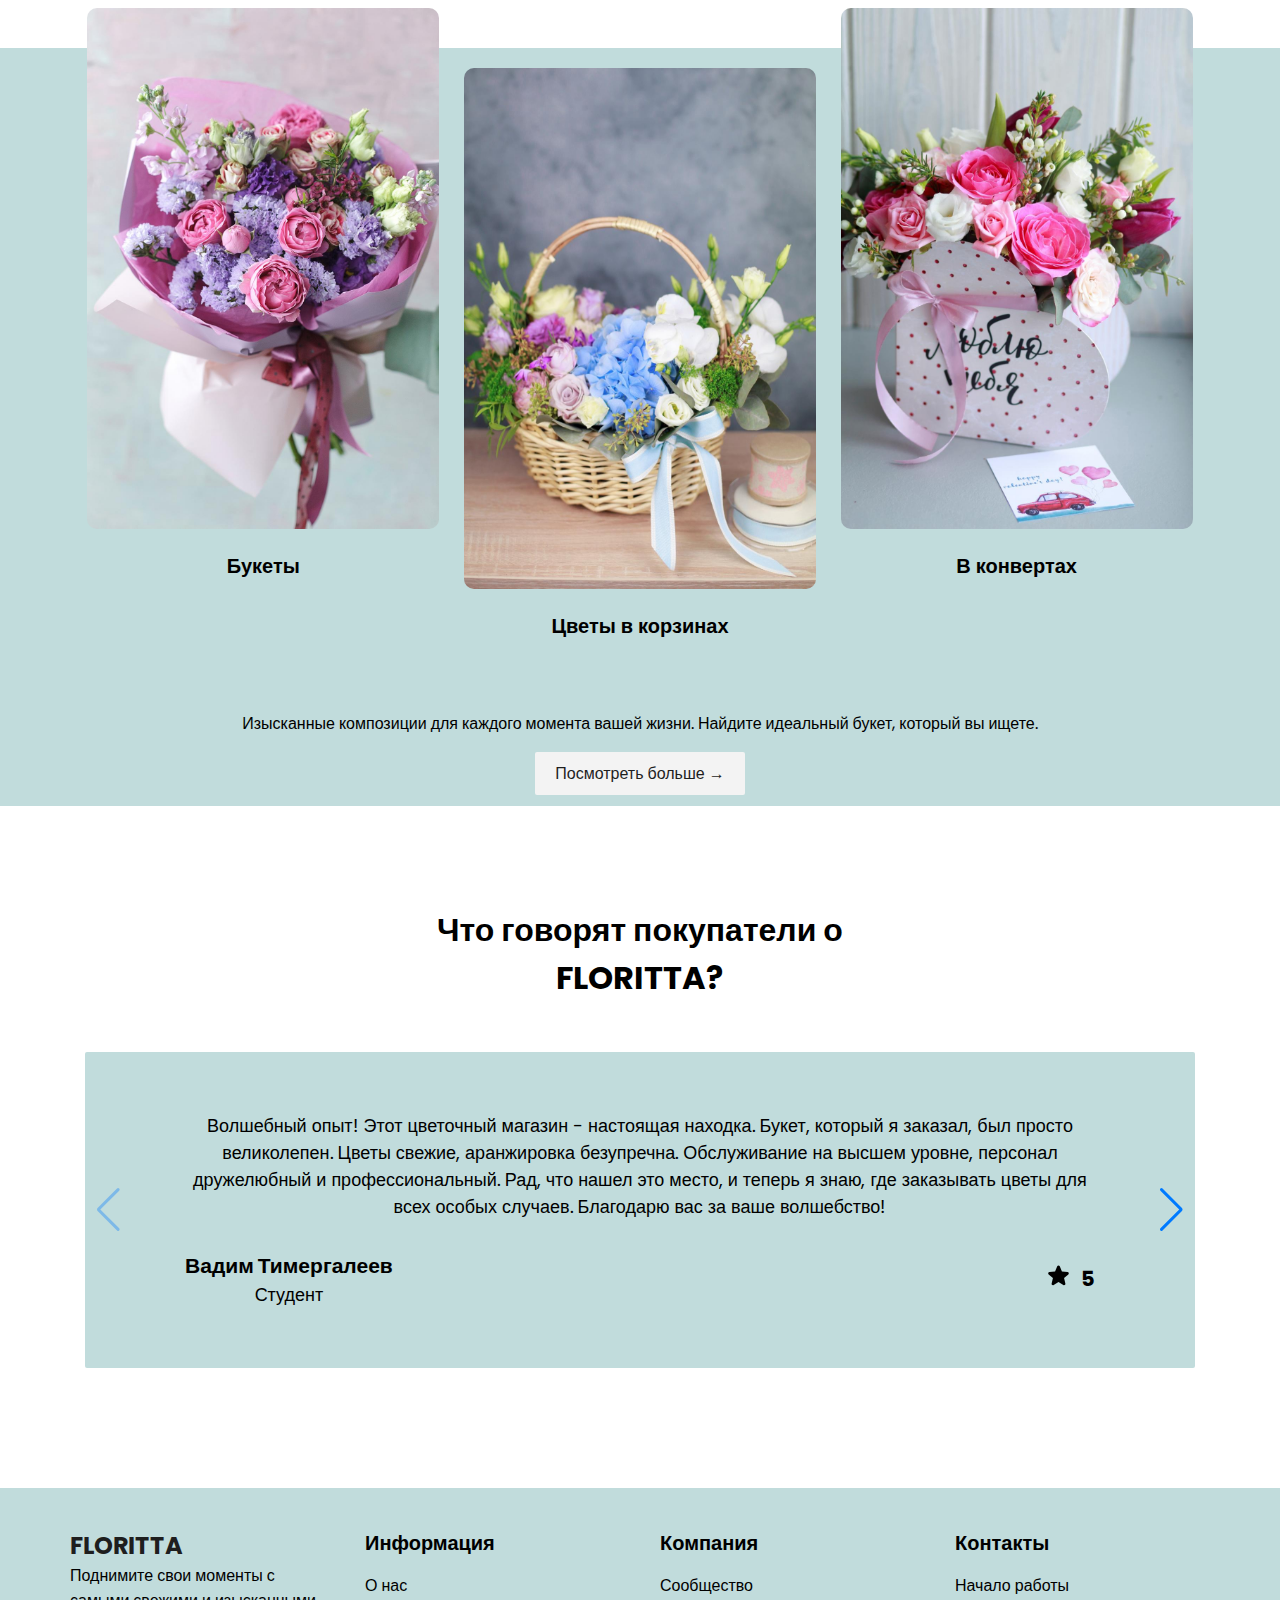
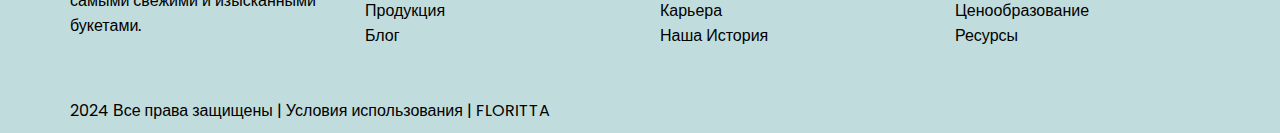
==== commit a17ea0ff: "123" ====
--- a/index.html
+++ b/index.html
@@ -12,27 +12,29 @@
 
     <link rel="stylesheet" href="./css/style.css">
 </head>
+
 <body>
     <nav class="nav">
         <div class="container nav_container">
             <div class="nav_left">
-                <a href="#" class="nav_logo">FLORITTA</a>
+                <a href="index.html" class="nav_logo">FLORITTA</a>
                 <ul class="nav_list">
                     <li class="nav_item">
                         <a href="#" class="nav_link active">Главная</a>
                     </li>
-                    <li class="nav_item"><a href="#" class="nav_link">Продукты</a></li>
-                    <li class="nav_item"><a href="#" class="nav_link">Контакты</a></li>
+                    <li class="nav_item"><a href="products.html" class="nav_link">Продукты</a></li>
+                    <li class="nav_item"><a href="about.html" class="nav_link">Контакты</a></li>
                 </ul>
             </div>
             <div class="nav_right">
-                <a href="#">
+                <a href="cart.html">
                 <img src="./images/cart.png" alt="Корзина" class="nav_icon"> </a>
                 <a href="#">
                 <img src="./images/user.png" alt="Авторизация" class="nav_icon"> </a>
             </div>
         </div>
     </nav>
+
     <div class="container header_container">
         <div class="header_content">
             <div class="wrapper">
@@ -55,13 +57,14 @@
             <div class="wrapper"></div>
         </div>
     </div>
+
     <section class="section">
         <div class="container selling_container">
             <div class="selling_item">
                 <h2 class="selling_h2">Элегантные бестселлеры</h2>
                 <p class="selling_p">Насладитесь великолепием и свежестью в каждом букете, созданном с любовью и заботой.
                 </p>
-                <a href="#" class="selling_button">Посмотреть больше &rarr;</a>
+                <a href="products.html" class="selling_button">Посмотреть больше &rarr;</a>
             </div>
         <a href="#" class="selling_item_link">
             <div class="selling_item">
@@ -86,6 +89,7 @@
         </a>
         </div>
     </section>
+
     <section class="section">
         <div class="container">
             <div class="section_header">
@@ -152,7 +156,7 @@
             <div class="container categories_bottom">
                 <p class="categories_p">Изысканные композиции для каждого момента вашей жизни. Найдите идеальный букет, который вы ищете.
                 </p>
-                <a href="#" class="categories_btn">Посмотреть больше &rarr;</a>
+                <a href="products.html" class="categories_btn">Посмотреть больше &rarr;</a>
             </div>
         </div>
     </section>
@@ -293,7 +297,7 @@
               </div>
             </div>
             <div class="container footer_copy">
-              <p>2023 Все права защищены | Условия использования | FLORITTA</p>
+              <p>2024 Все права защищены | Условия использования | FLORITTA</p>
             </div>
           </footer>
           
--- a/css/style.css
+++ b/css/style.css
@@ -6,8 +6,33 @@
     --color-dark-2: #6d6d6d;
     --font-primary: 'Poppins', sans-serif;
     --font-logo: 'Poppins', sans-serif;
-
-}
+    
+    --hue: 152;
+    --first-color: hsl(var(--hue), 24%, 32%);
+    --first-color-alt: hsl(var(--hue), 24%, 28%);
+    --first-color-light: hsl(var(--hue), 24%, 66%);
+    --first-color-lighten: hsl(var(--hue), 24%, 92%);
+    --title-color: hsl(var(--hue), 4%, 15%);
+    --text-color: hsl(var(--hue), 4%, 35%);
+    --text-color-light: hsl(var(--hue), 4%, 55%);
+    --body-color: hsl(var(--hue), 0%, 100%);
+    --container-color: #FFF;
+    --big-font-size: 2rem;
+    --h1-font-size: 1.5rem;
+    --h2-font-size: 1.25rem;
+    --h3-font-size: 1rem;
+    --normal-font-size: .938rem;
+    --small-font-size: .813rem;
+    --smaller-font-size: .75rem;
+    --font-medium: 500;
+    --font-semi-bold: 600;
+    --mb-0-5: .5rem;
+    --mb-0-75: .75rem;
+    --mb-1: 1rem;
+    --mb-1-5: 1.5rem;
+    --mb-2: 2rem;
+    --mb-2-5: 2.5rem;
+  }
 
 * {
     padding: 0px;
@@ -36,6 +61,45 @@
 
 .section {
     padding-top: 100px;
+}
+
+/* Button */
+/*=============== BUTTONS ===============*/
+.button{
+  display: inline-block;
+  background-color: var(--first-color);
+  color: #FFF;
+  padding: 1rem 1.75rem;
+  border-radius: .5rem;
+  font-weight: var(--font-medium);
+  transition: .3s;
+}
+
+.button:hover{
+  background-color: var(--first-color-alt);
+}
+
+.button__icon{
+  transition: .3s;
+}
+
+.button:hover .button__icon{
+  transform: translateX(.25rem);
+}
+
+.button--flex{
+  display: inline-flex;
+  align-items: center;
+  column-gap: .5rem;
+}
+
+.button--link{
+  color: var(--first-color);
+  font-weight: var(--font-medium);
+}
+
+.button--link:hover .button__icon{
+  transform: translateX(.25rem);
 }
 
 /* Панель навигации navbar */
@@ -404,4 +468,243 @@
     .selling_container {
         grid-template-columns: repeat(auto-fit, minmax(200px, 1fr));
     }
-}+}
+
+
+/* Страницы "Контакты" */
+.grid{
+  display: grid;
+}
+
+.faq_container, .contact_container  {
+  margin-left: auto;
+  margin-right: auto;
+  max-width: 968px;
+  margin-left: var(--mb-1-5);
+  margin-right: var(--mb-1-5);
+}
+
+.faq_section, .contact_section {
+  padding: 5.5rem 0 1rem;
+}
+
+.questions{
+  background-color: var(--first-color-lighten);
+}
+
+.section__title,
+.section__title-center{
+  font-size: var(--h2-font-size);
+  margin-bottom: var(--mb-2);
+  line-height: 140%;
+}
+
+.section__title-center{
+  text-align: center;
+}
+
+.questions__container{
+  gap: 1.5rem;
+  padding: 1.5rem 0;
+}
+
+.questions__group{
+  display: grid;
+  row-gap: 1.5rem;
+}
+
+.questions__item{
+  background-color: var(--container-color);
+  border-radius: .25rem;
+}
+
+.questions__item-title{
+  font-size: var(--small-font-size);
+  font-weight: var(--font-medium);
+}
+
+.questions__icon{
+  font-size: 1.25rem;
+  color: var(--title-color);
+}
+
+.questions__description{
+  font-size: var(--smaller-font-size);
+  padding: 0 1.25rem 1.25rem 2.5rem;
+}
+
+.questions__header{
+  display: flex;
+  align-items: center;
+  column-gap: .5rem;
+  padding: .75rem .5rem;
+  cursor: pointer;
+}
+
+.questions__content{
+  overflow: hidden;
+  height: 0;
+}
+
+.questions__item,
+.questions__header,
+.questions__item-title,
+.questions__icon,
+.questions__description,
+.questions__content{
+  transition: .3s;
+}
+
+.questions__item:hover{
+  box-shadow: 0 2px 8px hsla(var(--hue), 4%, 15%, .15);
+}
+
+.accordion-open .questions__header,
+.accordion-open .questions__content{
+  background-color: var(--first-color);
+}
+
+.accordion-open .questions__item-title,
+.accordion-open .questions__description,
+.accordion-open .questions__icon{
+  color: #FFF;
+}
+
+.accordion-open .questions__icon{
+  transform: rotate(45deg);
+}
+
+.contact__container{
+  row-gap: 3.5rem;
+}
+
+.contact__data{
+  display: grid;
+  row-gap: 2rem;
+}
+
+.contact__subtitle{
+  font-size: var(--normal-font-size);
+  font-weight: var(--font-medium);
+  color: var(--text-color);
+  margin-bottom: var(--mb-0-5);
+}
+
+.contact__description{
+  display: inline-flex;
+  align-items: center;
+  column-gap: .5rem;
+  color: var(--title-color);
+  font-weight: var(--font-medium);
+}
+
+.contact__icon{
+  font-size: 1.25rem;
+}
+
+.contact__inputs{
+  display: grid;
+  row-gap: 2rem;
+  margin-bottom: var(--mb-2-5);
+}
+
+.contact__content{
+  position: relative;
+  height: 3rem;
+  border-bottom: 1px solid var(--text-color-light);
+}
+
+.contact__input{
+  position: absolute;
+  top: 0;
+  left: 0;
+  width: 100%;
+  height: 100%;
+  padding: 1rem 1rem 1rem 0;
+  background: none;
+
+  color: var(--text-color);
+
+  
+  border: none;
+  outline: none;
+  z-index: 1;
+}
+
+.contact__label{
+  position: absolute;
+  top: .75rem;
+  width: 100%;
+  font-size: var(--small-font-size);
+  color: var(--text-color-light);
+  transition: .3s;
+}
+
+.contact__area{
+  height: 7rem;
+}
+
+.contact__area textarea{
+  resize: none;
+}
+
+/*Input focus move up label*/
+.contact__input:focus + .contact__label{
+  top: -.75rem;
+  left: 0;
+  font-size: var(--smaller-font-size);
+  z-index: 10;
+}
+
+/*Input focus sticky top label*/
+.contact__input:not(:placeholder-shown).contact__input:not(:focus) + .contact__label{
+  top: -.75rem;
+  font-size: var(--smaller-font-size);
+  z-index: 10;
+}
+
+
+
+  @media screen and (min-width: 767px){
+    .questions__container,
+    .contact__container{
+      grid-template-columns: repeat(2, 1fr);
+    }
+    .questions__container{
+      align-items: flex-start;
+    }
+  }
+  
+  /* For large devices */
+  @media screen and (min-width: 992px){
+    .faq_container{
+      margin-left: auto;
+      margin-right: auto;
+    }
+
+    .contact_container{
+      margin-left: auto;
+      margin-right: auto;
+    }
+
+    .section__title,
+    .section__title-center{
+      font-size: var(--h1-font-size);
+    }
+  
+    .questions__container{
+      padding: 1rem 0 4rem;
+    }
+    .questions__title{
+      text-align: initial;
+    }
+    .questions__group{
+      row-gap: 2rem;
+    }
+    .questions__header{
+      padding: 1rem;
+    }
+    .questions__description{
+      padding: 0 3.5rem 2.25rem 2.75rem;
+    }
+  }